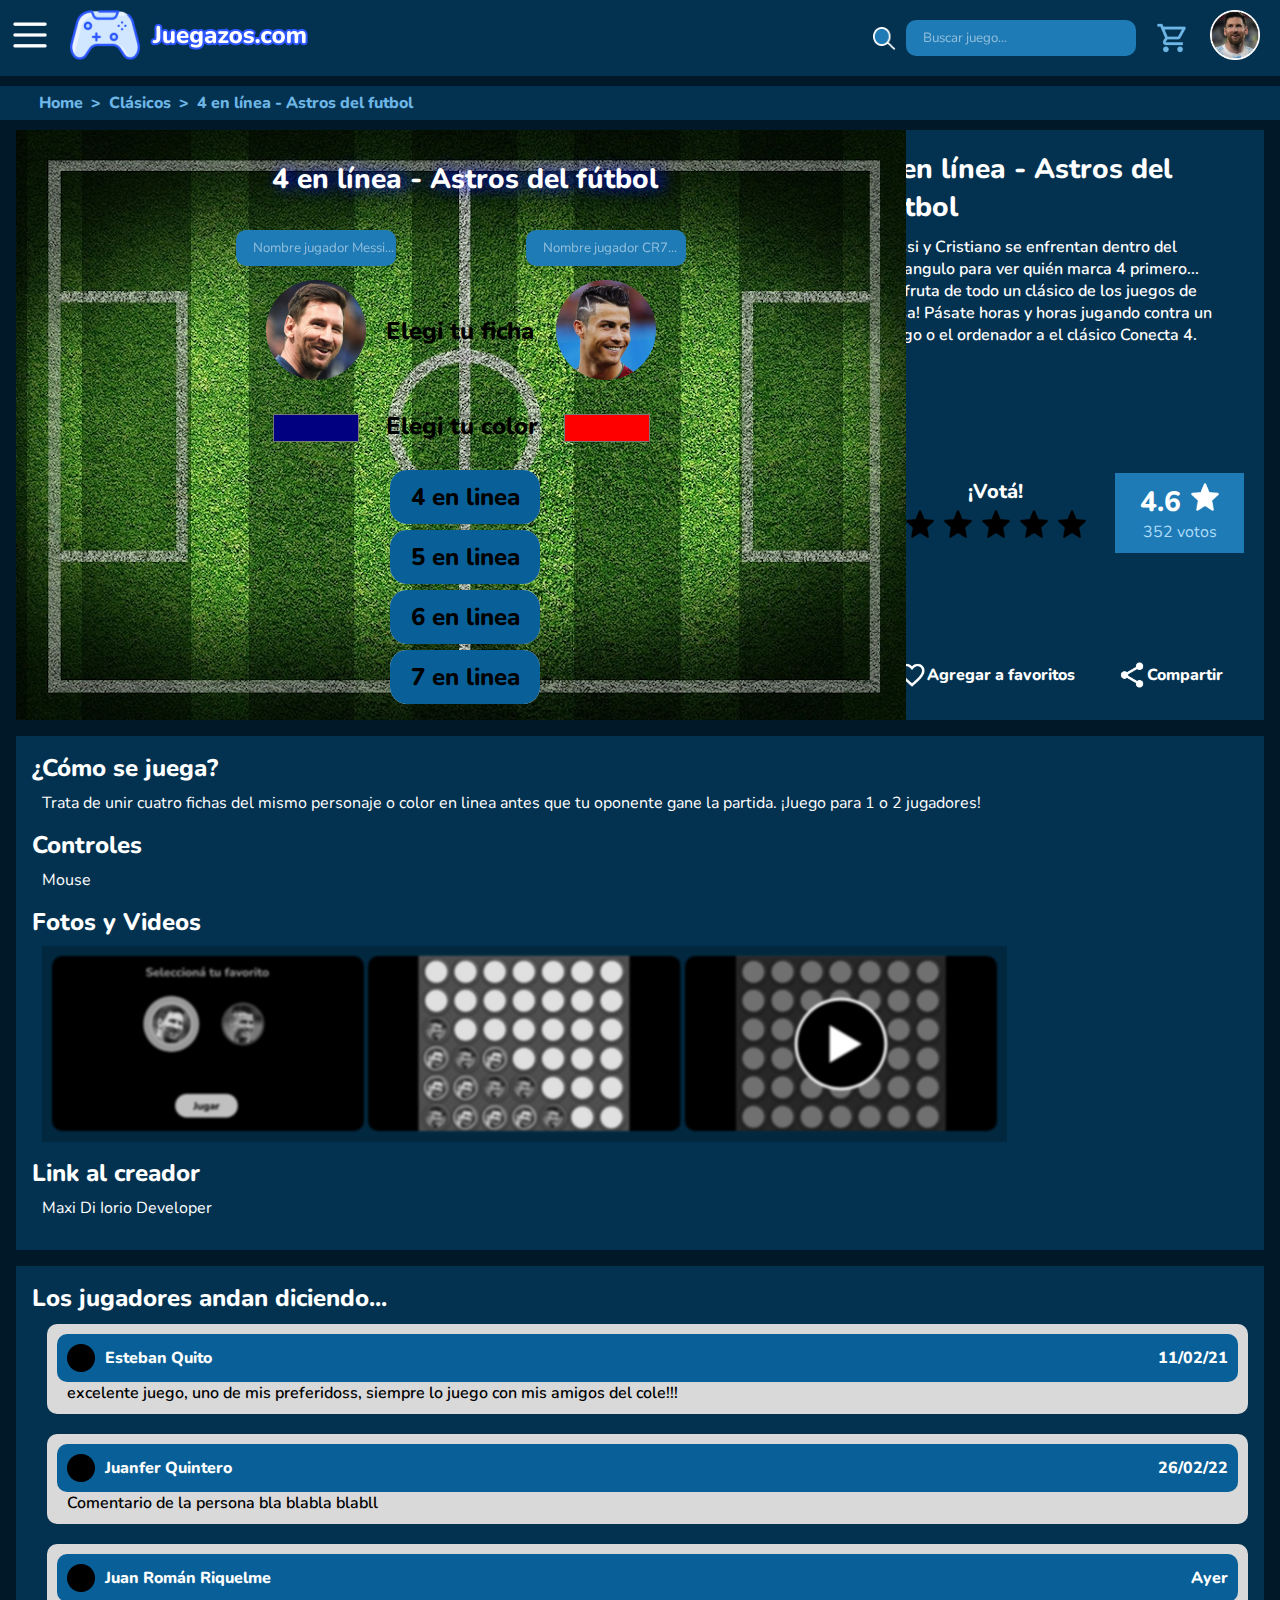
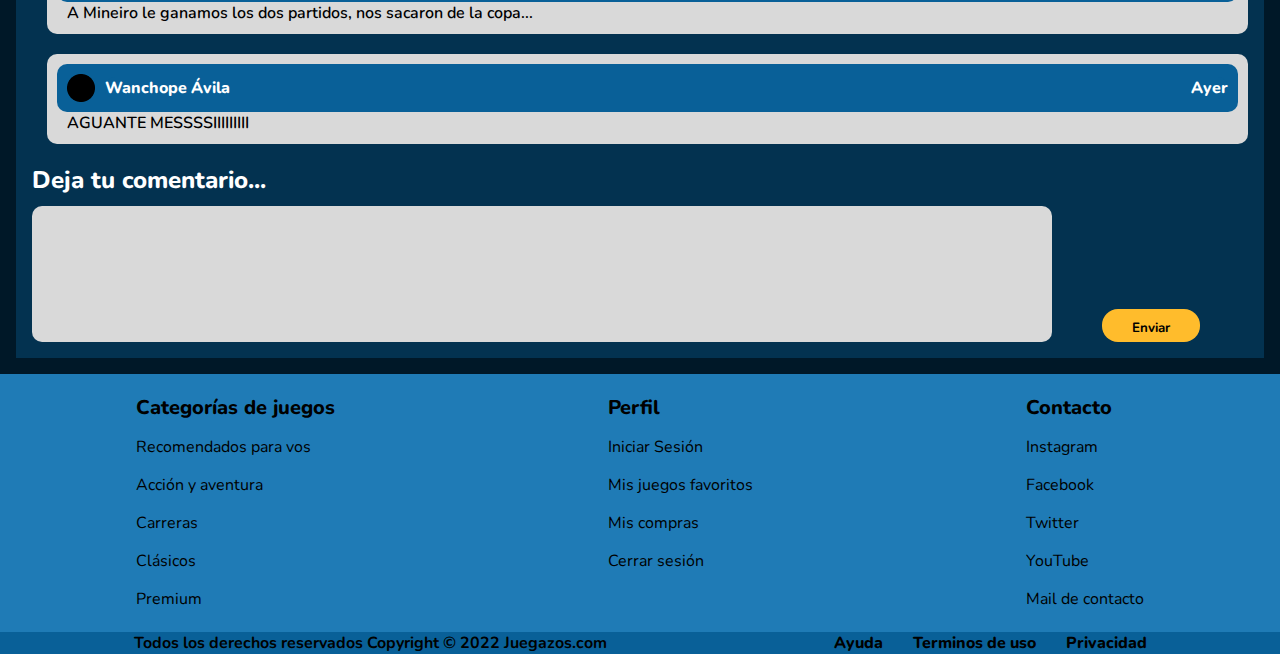
==== 4enlinea.html @ ac718e60 "Se modifico la clase Juego" ====
<!DOCTYPE html>
<html lang="en">

<head>
    <meta charset="UTF-8">
    <meta http-equiv="X-UA-Compatible" content="IE=edge">
    <meta name="viewport" content="width=device-width, initial-scale=1.0">
    <link rel="stylesheet" href="css/style.css">
    <link rel="stylesheet" href="css/gameStyle.css">
    <title>4 en linea - Astros del futbol</title>
</head>

<body class="backgoundColorPrimary">
    <header>
        <div class="divHeader1">
            <div class="menuHamburguesa">
                <img class="mainmenubtn" src="images/icons/menuHamburguesa.png" alt="Menu Hamburguesa">
                <div class="menuHamburguesa-child hide">
                    <a href="index.html#recomendados">Recomendados</a>
                    <a href="index.html#premium">Premium</a>
                    <a href="index.html#carreras">Carreras</a>
                    <a href="index.html#clasicos">Clasicos</a>
                    <a href="index.html#accion">Accion y aventura</a>
                    <a href="">2 jugadores</a>
                </div>
            </div>
            <a href="index.html"><img src="images/icons/logo.png" alt="logo de Juegazos" class="logo"></a>
        </div>
        <div class="divHeader2">
            <div class="buscador">
                <img src="images/icons/lupa.png" alt="lupa">
                <form action="GET"><input type="text" placeholder="Buscar juego..."></form>
            </div>
            <img src="images/icons/carrito.png" alt="Carrito de compras">
            <div class="menuPerfil">
                <img class="imagenPerfil" src="images/icons/imagenperfil.png" alt="Imagen perfil">
                <div class="menuPerfil-child hide">
                    <a>Ver Perfil</a>
                    <a>Mis favoritos</a>
                    <a>Mis compras</a>
                    <a>Cerrar Sesion</a>
                    <img class="imageRedes" src="images/icons/redesSociales.png" alt="">
                </div>
            </div>
        </div>
    </header>
    <div class="breadcrum smallBoldText">
        <a class="smallBoldText" href="index.html">Home</a>&nbsp&nbsp>&nbsp&nbspClásicos&nbsp&nbsp>&nbsp&nbsp4 en línea
        - Astros del futbol
    </div>
    <article>
        <section class="section-box">
            <div class="canvas-container">
                <canvas id="gameCanvas" width="890" height="590"></canvas>
                <!-- <button id="buttonReiniciar" ><h2>REINICIAR</h2></button>
                <button id="buttonMenuPrincipal"><h2>Menu Principal</h2></button> -->
                <h1 id="titulo">4 en línea - Astros del fútbol</h1>
                <input id="nombreJugador1" type="text" placeholder="Nombre jugador Messi...">
                <input id="nombreJugador2" type="text" placeholder="Nombre jugador CR7...">
                <h2 id="elegirFicha">Elegi tu ficha</h2>
                <img id="messi" src="images/4enLinea/fichaMessi.png" alt="" id="ficha">
                <img id="ronaldo" src="images/4enLinea/fichaRonaldo.png" alt="" id="ficha">
                <h2 id="elegirColor">Elegi tu color</h2>
                <input id="colorMessi" type="color" value="#000080">
                <input id="colorRonaldo" type="color" value="#ff0000">
                <button id="button4"><h2>4 en linea</h2></button>
                <button id="button5"><h2>5 en linea</h2></button>
                <button id="button6"><h2>6 en linea</h2></button>
                <button id="button7"><h2>7 en linea</h2></button>
                <h1 id="timer"></h1>
            </div>
            <div class="game-description flex-column">
                <div>
                    <h1 class="title">4 en línea - Astros del fútbol</h1>
                    <p class="normalText">Messi y Cristiano se enfrentan dentro del rectangulo para ver quién marca 4
                        primero... ¡Disfruta de todo un clásico de los juegos de mesa! Pásate horas y horas jugando
                        contra un amigo o el ordenador a el clásico Conecta 4.</p>
                </div>
                <div class="raitingSection">
                    <div class="raitingButtons">
                        <h3>¡Votá!</h3>
                        <div>
                            <img src="images/icons/icons8-estrella-96.png">
                            <img src="images/icons/icons8-estrella-96.png">
                            <img src="images/icons/icons8-estrella-96.png">
                            <img src="images/icons/icons8-estrella-96.png">
                            <img src="images/icons/icons8-estrella-96.png">
                        </div>
                    </div>
                    <div class="actualRaiting">
                        <div class="flex">
                            <h1>4.6</h1>
                            <img src="images/icons/icons8-estrella-96white.png">
                        </div>
                        <p>352 votos</p>
                    </div>
                </div>
                <div class="descriptionButtons">
                    <a class="iconButton">
                        <img src="images/icons/icons8-favorite-96.png" alt="icono agregar a favoritos">
                        <p class="normalBoldText">Agregar a favoritos</p>
                    </a>
                    <a class="iconButton">
                        <img src="images/icons/icons8-share-96.png" alt="icono compartir">
                        <p class="normalBoldText">Compartir</p>
                    </a>
                </div>
            </div>
        </section>
        <section class="gameInfo section-box flex-column">
            <section>
                <h2>¿Cómo se juega?</h2>
                <p>Trata de unir cuatro fichas del mismo personaje o color en linea antes que tu oponente gane la
                    partida. ¡Juego para 1 o 2 jugadores!</p>
            </section>
            <section>
                <h2>Controles</h2>
                <p>Mouse</p>
            </section>
            <section>
                <h2>Fotos y Videos</h2>
                <ul class="gameMedia">
                    <li>
                        <img src="images/4enLinea/mini1.png" alt="foto 1 de 4 enlinea">
                        <img src="images/4enLinea/min2.png" alt="foto 1 de 4 enlinea">
                        <img src="images/4enLinea/vidmini.png" alt="video de 4 enlinea">
                    </li>
                </ul>
            </section>
            <section>
                <h2>Link al creador</h2>
                <a>Maxi Di Iorio Developer</a>
            </section>
        </section>
        <section class="seccionComentarios section-box flex-column">
            <h2>Los jugadores andan diciendo...</h2>
            <ul class="listaComentarios">
                <li>
                    <div class="infoComentario">
                        <img src="images/Ellipse 42.png" alt="foto de perfil">
                        <div>
                            <p class="normalBoldText">Esteban Quito</p>
                            <p class="normalBoldText">11/02/21</p>
                        </div>
                    </div>
                    <p class="mensaje normalText">excelente juego, uno de mis preferidoss, siempre lo juego con mis
                        amigos del cole!!!</p>
                </li>
                <li>
                    <div class="infoComentario">
                        <img src="images/Ellipse 42.png" alt="foto de perfil">
                        <div>
                            <p class="normalBoldText">Juanfer Quintero</p>
                            <p class="normalBoldText">26/02/22</p>
                        </div>
                    </div>
                    <p class="mensaje normalText">Comentario de la persona bla blabla blabll </p>
                </li>
                <li>
                    <div class="infoComentario">
                        <img src="images/Ellipse 42.png" alt="foto de perfil">
                        <div>
                            <p class="normalBoldText">Juan Román Riquelme</p>
                            <p class="normalBoldText">Ayer</p>
                        </div>
                    </div>
                    <p class="mensaje normalText">A Mineiro le ganamos los dos partidos, nos sacaron de la copa...</p>
                </li>
                <li>
                    <div class="infoComentario">
                        <img src="images/Ellipse 42.png" alt="foto de perfil">
                        <div>
                            <p class="normalBoldText">Wanchope Ávila</p>
                            <p class="normalBoldText">Ayer</p>
                        </div>
                    </div>
                    <p class="mensaje normalText">AGUANTE MESSSSIIIIIIIII</p>
                </li>
            </ul>
            <div>
                <h2>Deja tu comentario...</h2>
                <div class="formComentario">
                    <textarea class="text"></textarea>
                    <button class="button">Enviar</button>
                </div>
            </div>
        </section>
        </artcile>

        <footer>
            <div class="div-footer1">
                <section class="colum">
                    <h3>Categorías de juegos</h3>
                    <ul>
                        <li><a href="index.html#recomendados">Recomendados para vos</a></li>
                        <li><a href="index.html#accion">Acción y aventura</a></li>
                        <li><a href="index.html#carreras">Carreras</a></li>
                        <li><a href="index.html#clasicos">Clásicos</a></li>
                        <li><a href="index.html#premium">Premium</a></li>
                    </ul>
                </section>
                <section class="colum">
                    <h3>Perfil</h3>
                    <ul>
                        <li><a>Iniciar Sesión</a></li>
                        <li><a>Mis juegos favoritos</a></li>
                        <li><a>Mis compras</a></li>
                        <li><a>Cerrar sesión</a></li>
                    </ul>
                </section>
                <section class="colum">
                    <h3>Contacto</h3>
                    <ul>
                        <li><a>Instagram</a></li>
                        <li><a>Facebook</a></li>
                        <li><a>Twitter</a></li>
                        <li><a>YouTube</a></li>
                        <li><a>Mail de contacto</a></li>
                    </ul>
                </section>
            </div>
            <section class="div-footer2">
                <p class="item1">Todos los derechos reservados Copyright © 2022 Juegazos.com</p>
                <ul class="item2">
                    <li><a class="normalBoldText">Ayuda</a></li>
                    <li><a class="normalBoldText">Terminos de uso</a></li>
                    <li><a class="normalBoldText">Privacidad</a></li>
                </ul>
            </section>
        </footer>
        </div>
    </footer>
    <script type="text/javascript" src="js/burguerMenu.js"></script>
    <script type="text/javascript" src="js/menuPerfil.js"></script>
    <script type="text/javascript" src="js/lib/MatrizLogica.js"></script>
    <script type="text/javascript" src="js/lib/Jugador.js"></script>
    <script type="text/javascript" src="js/lib/Tablero.js"></script>
    <script type="text/javascript" src="js/lib/Ficha.js"></script>
    <script type="text/javascript" src="js/lib/DropPoint.js"></script>
    <script type="text/javascript" src="js/lib/Partida.js"></script>
    <script type="text/javascript" src="js/lib/Juego.js"></script>
    <script type="text/javascript" src="js/4enLineaNuevo.js"></script>
</body>

</html>
---- css/style.css ----
@font-face { font-family: nunito-regular;
	src: url('../fonts/Nunito-VariableFont_wght.ttf'); }

*{
	margin: 0;
	padding: 0;
	list-style: none;
	text-decoration: none;
	border: none;
	outline: none;
	font-family: nunito-regular;
    color: white;
}
:root{
    --primario: #096098;
    --primarioSombra1: #064873;
    --primarioSombra2: #033250;
    --primarioSombra3: #001828;
    --primarioLuz1: #1F7BB6;
    --primarioLuz2: #6DB6E6;
    --primarioLuz3: #ADDCFA;
    --secundario: #7B28B3;
    --secundarioSombra1: #5C0995;
    --secundarioSombra2: #410569;
    --secundarioSombra3: #1F0133;
    --secundarioLuz1: #8A41BB;
    --secundarioLuz2: #9B57C9;
    --secundarioLuz3: #E0C2F5;
    --acento: #FFBC2C;
    --acentoSombra1: #FFAE00;
    --acentoSombra2: #C18400;
    --acentoSombra3: #674700;
    --acentoLuz1: #FFC341;
    --acentoLuz2: #FFD986;
    --acentoLuz3: #FFE6B0;
    --logo: #2E58FF;
    --textLink: #8AB3FD;
    
}


.backgoundColorPrimary{
    background-color: var(--primarioSombra3);
}


h1, h2, h3, .normalBoldText, .smallBoldText{
    font-weight: 800;
}

p, h1, .normalBoldText{
    color: white;
}

h1{
    font-size: 28px;
}
h2{
    font-size: 24px;
}
h3{
    font-size: 20px;
}
.normalText, .normalBoldText{
    font-size: 16px;
}
.normalText{
    font-weight: 600;
}
a:hover{
    text-decoration: underline;
}
.logo{
    width: 250px;
}
.divBody{
    background-color: var(--primarioSombra3);
}
.flex{
    display: flex;
}
.flex-column{
    display: flex;
    flex-direction: column;
}

header, .breadcrum, .section-box{
    background-color: var(--primarioSombra2);
}



/*HEADER*/

header{
    width: 100%;
    display: flex;
    justify-content: space-between;
    align-items: center;
    background-color: var(--primarioSombra2);
}

.mainmenubtn {
    color: white;
    border: none;
    cursor: pointer;
}

.menuHamburguesa-child {
    display: flex;
    flex-direction: column;
    position: absolute;
    top: 70px; left: 0px;
    align-items: center;
    background-color: var(--primarioSombra1);
    min-width: 200px;
    width: 300px;
    height: 375px;
}

.menuHamburguesa-child a {
    text-align: center;
    width: 85%;
    background-color: var(--primarioLuz2);
    margin: 5px;
    color: black;
    padding: 15px;
    text-decoration: none;
    display: block;
}
.menuHamburguesa-child > a:hover{
    filter: brightness(1.20);
}
/*----PERFIL----*/
.imagenPerfil{
    cursor: pointer;
}
.imageRedes{
    width: 285px;
    margin-top: 10px;
    margin-bottom: 5px;
}

.menuPerfil-child {
    display: flex;
    flex-direction: column;
    position: absolute;
    top: 70px;
    right: 0;
    align-items: center;
    background-color: var(--primarioSombra1);
    width: 300px;
    height: 315px;
}

.menuPerfil-child a {
    text-align: center;
    width: 85%;
    background-color: var(--primarioLuz2);
    margin: 5px;
    color: black;
    padding: 15px;
    text-decoration: none;
    display: block;
}
.menuPerfil-child > a:hover{
    filter: brightness(1.20);
}

.divHeader1{
    margin-left: 10px;
    display: flex;
    align-items: center;
    column-gap: 20px;
}

.divHeader2{
    width: 482px;
    display: flex;
    justify-content: flex-end;
    align-items: center;
    color: var(--primarioLuz2);
}
.divHeader2 > div, .divHeader2 > img{
    padding-right: 20px;
}
.imagenPerfil{
    width: 50px;
}

.buscador > img{
    width: 23px;
    height: 23px;
}
.buscador{
    display: flex;
    align-items: center;
}
.buscador form{
    margin-left: 10px;
}
input{
    width: 220px;
    height: 36px;
    background-color: var(--primarioLuz1);
    border-radius: 10px;
    padding-left: 10px;
}
input::placeholder{
    size: 16px;
    font: bold;
    color: #ffffff;
    opacity: 0.5;
    padding: 7px;
}
input:focus::placeholder{
    color: transparent;
}

header > img {
    margin-left: 17px;
}

/*SECTION LANZAMIENTO*/
.lanzamiento{
    margin: 0px 17px 17px 17px;
}
.lanzamiento h1{
    padding: 7px 0px 7px 0px;
    color: var(--acentoSombra1);
}

.lanzamiento div{
    display: flex;
}
.lanzamiento img{
    background-color: var(--primarioSombra2);
    border-radius: 20px 0px 0px 20px;
}

.contenidoLanzamiento{
    background-color: var(--primarioSombra2);
    display: flex;
    flex-direction: column;
    justify-content: center;
    align-items: center;
    row-gap: 30px;
    border-radius: 0px 20px 20px 0px;
}
.contenidoLanzamiento h3{
    padding-left: 50px;
    padding-right: 50px;
}

.button{
    height: fit-content;
    color: black;
    font-weight: bolder;
    background-color: var(--acento);
    border-radius: 16px;
    padding: 5px 25px 5px 25px;
}
button:hover{
    background-color: var(--acentoLuz3);
    cursor: pointer;
}
button:active{
    background-color: var(--acentoSombra3);
}
a:hover{
    cursor: pointer;
}

.btn-masinfo{
    padding: 0px;
    width: 168px;
    height: 54px;
    border-radius: 17px;
    margin-bottom: 20px;
    border-color: var(--acento);
    box-shadow: 0 0 40px 40px var(--acento) inset, 0 0 0 0 var(--acento);
    -webkit-transition: all 150ms ease-in-out;
    transition: all 150ms ease-in-out;
}
.btn-masinfo:hover {
    box-shadow: 0 0 10px 0 var(--acentoLuz1) inset, 0 0 10px 4px var(--acentoLuz1);
  }

button h2{
    color: black;
}

/*RECOMENDADOS*/
.category h1{
    padding-left: 38px;
    background: linear-gradient(90deg, rgba(3,50,80,1) 35%, rgba(0,24,40,1) 50%);
}
.category, .lanzamiento{
    margin-bottom: 30px;
}
.recomendados h1{
    color: black;
    background: linear-gradient(90deg, var(--primarioLuz2) 35%, rgb(0,24,40,1) 50%);
}
/*CARRUSELES*/
.carrusel{
    display: flex;
}

.carrusel div, .slides-container{
    padding: 12px 18px 12px 18px;
}

.section-box{
    display: flex;
    margin: 0px 16px 16px 16px;
}

#game-window{
    display: flex;
}

.game-description{
    justify-content: space-between;
    margin: 20px;
    width: 390px;
}

.game-description .title{
    margin-bottom: 10px;
}
.actualRaiting{
    display: flex;
    flex-direction: column;
    align-items: center;
    justify-content: center;
    width:35%;
    height: 80px;
    background-color: var(--primarioLuz1);
}
.actualRaiting p{
    color: var(--primarioLuz3)
}
.actualRaiting img{
    margin-left: 10px;
}



.raitingSection, .raitingButtons div{
    display: flex;
    width: 100%;
}
.raitingSection{
    margin-top: 20px;
}
.raitingSection img, .actualRaiting img{
    width: 28px;
    height: 28px;
}

.raitingButtons{
    display: flex;
    width:65%;
    flex-direction: column;
    align-items: center;
    margin-top: 5px;
}
.raitingButtons div{
    justify-content: center;
}
.raitingButtons img{
    margin: 5px;
}
.raitingButtons img:hover{
    margin: 5px;
}

.iconButton{
    display: flex;
    align-items: center;
    background-color: var(--primarioSombra2);
}
.iconButton img{
    width: 30px;
    height: 30px;
}
a.iconButton:hover{
    text-decoration: none;
}

.game-description .descriptionButtons{
    display: flex;
    width: 100%;
    justify-content: space-around;
    margin-bottom: 10px;
}

/*FOOTER*/
footer{
    color: black;
    background-color: var(--primarioLuz1);
    width: 100%;
    height: 280px;
    display: flex;
    flex-direction: column;
    justify-content: space-between;
}

footer .div-footer1{
    color: black;
    margin-top: 20px;
    display: flex;
    justify-content: space-around;
}

footer .normalBoldText{
    color: black;
}

.div-footer1 section{
    display: flex;
    flex-direction: column;
    row-gap: 15px;
}

.div-footer1 section ul{
    display: flex;
    flex-direction: column;
    row-gap: 16px;
}

.div-footer2{
    display: flex;
    justify-content: space-around;
    background-color: var(--primario);
    padding-left: 20px;
    padding-right: 20px;
}
.item1, .item2{
    padding-left: 15px;
    padding-right: 15px;
}
.item1{
    font-weight: bold;
    color: black;
}
.item2{
    display: flex;
    column-gap: 30px;
    color: black;
}
footer a, footer h3{
    color: black;
}

/*--------PAGINA DB------------*/

.textShadow{
    text-shadow: 2px 5px 10px black ;
}
.textShadow > h1{
    text-shadow: 5px 5px 5px black ;
    text-shadow: rgb(255, 0, 0) 5px 0 15px;
    margin-left: 10px;
}
.nebulosaFondo{
    background-image: url("../images/DragonBall/Nebulosa.png");
    background-repeat: no-repeat;
    background-attachment: fixed;
    background-size: auto 900px;
    display: flex;
    flex-direction: column;
    justify-content: center;
    align-items: center;
    font-weight: 900;
    text-shadow: black 2px 0 10px;
}
.btnReservar{
    background-color: var(--acento);
    border-radius: 17px;
    width: 168px;
    height: 54px;
    margin-bottom: 20px;
    position: relative;
    z-index: 1;
    overflow: hidden;
    display: inline-block;
}

.btnReservar {
    border-color: var(--acento);
    background-image: -webkit-linear-gradient(45deg, var(--acentoLuz2) 50%, transparent 50%);
    background-image: linear-gradient(45deg, var(--acentoLuz2) 50%, transparent 50%);
    background-position: 100%;
    background-size: 400%;
    -webkit-transition: background 300ms ease-in-out;
    transition: background 300ms ease-in-out;
}
.btnReservar:active{
    box-shadow: 0 0 10px 0 var(--acentoLuz1) inset, 0 0 10px 4px var(--acentoLuz1);
}


.logoJuego{
    margin-top: 20px;
}
.temporizador{
    display: flex;
    justify-content: center;
    align-items: center;
    column-gap: 45px;
    margin-top: 5px;
    margin-bottom: 5px;
}
.itemsTemporizador{
    display: flex;
    flex-direction: column;
    justify-content: center;
    align-items: center;
    
}
.itemsTemporizador > p{
    font-size: 64px; 
    text-shadow: 5px 5px 5px black;
}
.disponible h3, .itemsTemporizador > h1, .nebulosaFondo > h1{ 
    text-shadow: 5px 5px 5px black;
}

.numeros{
    font-size: 48px;
    padding: 0px 47px 0px 0px;
}
.imagenes{
    display: flex;
    justify-content: center;
    align-items: center;
}
.disponible{
    display: flex;
    justify-content: center;
    align-items: center;
    column-gap: 15px;
    padding-bottom: 20px;
}

.gallery-rotate {
    padding: 20px 0 20px 0;
    left: 0;
    right: 0;
    margin: auto;
    width: 80%;
    height: 250px;
    transform-style: preserve-3d;
    animation: roter 30s linear infinite;
}
.gallery-rotate:hover {
animation-play-state: paused;
}
@keyframes roter {
from {
    transform: rotateY(0deg);
}
to {
    transform: rotateY(360deg);
}
}
.items {
position: absolute;
width: 400px;
height: 250px;
border: 2px solid #333;
}
.items:hover img {
transform: scale(1.3);
box-shadow: 0px 0px 20px rgba(255,255,255,0.8);
}
.items img {
height: 100%;
width: 100%;
transition: all 3s ease;
}

.items:first-child {
transform: rotateY(calc(40deg * 1)) translateZ(600px);
}
.items:nth-child(2) {
transform: rotateY(calc(40deg * 2)) translateZ(600px);
}
.items:nth-child(3) {
transform: rotateY(calc(40deg * 3)) translateZ(600px);
}
.items:nth-child(4) {
transform: rotateY(calc(40deg * 4)) translateZ(600px);
}
.items:nth-child(5) {
transform: rotateY(calc(40deg * 5)) translateZ(600px);
}
.items:nth-child(6) {
transform: rotateY(calc(40deg * 6)) translateZ(600px);
}
.items:nth-child(7) {
transform: rotateY(calc(40deg * 7)) translateZ(600px);
}
.items:nth-child(8) {
transform: rotateY(calc(40deg * 8)) translateZ(600px);
}
.items:nth-child(9) {
transform: rotateY(calc(40deg * 9)) translateZ(600px);
}

.gallery-rotate{
    display: flex;
    justify-content: center;
}

.gallery-rotate{
    margin-bottom: 10px;
}

.descripcion{
    display: flex;
    flex-direction: column;
    justify-content: center;
    align-items: center;
    margin: 0px 10px 30px 10px;
    row-gap: 15px;
}
.historia{
    display: flex;
    flex-direction: column;
    margin: 15px 10px 30px 10px;
    row-gap: 15px;
}



.features{
    margin: 20px 10px 20px 10px;
}
.features > div{
    display: flex;
    flex-direction: column;
    align-items: center;
}
.feature, .feature2{
    width: 1050px;
    height: 315;
    display: flex;
    justify-content: center;
    margin: 20px 10px 40px 10px;
}
.feature h1, .feature2 h1{
    text-shadow: rgb(0, 0, 255) 4px 1px 5px;
}
.feature:hover, .feature2:hover{
    -webkit-transform: scale(1.1);
    transform: scale(1.1);
    -webkit-box-shadow: 0px 0px 20px rgba(255,255,255,0.8);
    -moz-box-shadow: 0px 0px 20px rgba(255,255,255,0.8);
    box-shadow: 0px 0px 20px rgba(255,255,255,0.8);
}
/*.feature{
    border-style: outset;
}
.feature2{
    border-style: inset;
}*/

.divContenido{
    display: flex;
    flex-direction: column;
    align-items: center;
    margin: 20px;
    row-gap: 40px;
}

.imagenFondo{
    background-image: url("../images/DragonBall/imagenFondo.png");
    background-repeat: no-repeat;
    background-attachment: fixed;
    background-size: 1366px;
    height: 2500px;
}
.descripcion, .historia{
    max-width: 1280px;
}

.historia, .features, .personajes{
    margin-top: 50px;
    margin-bottom: 70px;
}

/* ---------GAMECARD--------- */
.gameCard, .payGameCard{
    display: flex;
    flex-direction: column;
    min-width: 280px;
    max-height: 240px;
    overflow: hidden;
}
.gameCard{
    background-color: var(--primarioLuz3);
}
li.gameCard, .payGameCard{
    margin-left: 9px;
    margin-right: 9px;
    border-radius: 16px;
}
li.gameCard:hover{
    filter:brightness(1.4);
}
.gameCard img{
    border-radius: 16px;
    box-shadow: 0px 4px 4px 0px rgba(0, 0, 0, 0.25);
}
.gameCard h3{
    display: block;
    color: black;
    width: 244px;
    margin-left: 17px;
    text-overflow: ellipsis;
    overflow: hidden;
    display: inline-block;
    white-space:nowrap;
    margin-top: 3px;
}
.payGameCard .payInfo{
    display: flex;
    justify-content: space-between;
    align-items: center;
    width: 253px;
    height: 44px;
    background-color: white;
    border-radius: 0px 0px 16px 16px;
    padding-left: 17px;
    padding-right: 17px;
}
.payGameCard .gameCard img{
    border-radius: 16px 16px 0px 0px;
}
.payGameCard .price{
    color:#4C4C4C;
}
 /* -----CARRUSEL PERSONAJES -------*/

.personaje{
    -webkit-transition: all 0.7s ease;
    transition: all 0.7s ease;
}
/* .personaje img:hover{
    -webkit-transform: rotateY(180deg);
    -webkit-transform-style: preserve-3d;
    transform: rotateY(180deg);
    transform-style: preserve-3d;
} */
.personaje:hover{
    -webkit-transform:scale(1.3);
    transform: scale(1.2);
    -webkit-box-shadow: 0px 0px 20px rgba(255,255,255,0.8);
    -moz-box-shadow: 0px 0px 20px rgba(255,255,255,0.8);
    box-shadow: 0px 0px 20px rgba(255,255,255,0.8);
    text-shadow: rgb(0, 0, 255) 4px 1px 5px;
}

.contenidoPersonaje > h1{
    align-self: center;
}
.personajes{
    display: flex;
    flex-direction: column;
    row-gap: 20px;
    margin: 20px 0px 10px 0px;
    height: 550px;
} 
.personajes > img{
    width: 200px;
    height: 420px;
}
.personaje{
    display: flex;
    column-gap: 50px;
    margin: 50px;
    width: 500px;
    padding: 20px;
}
.goku{
    margin-left: 110px;
}
.gohan{
    margin-left: 20px;
}
.beerus{
    margin-right: 20px;
}
.contenidoPersonaje{
    display: flex;
    flex-direction: column;
    justify-content: space-evenly;
    padding-right: 20px;
    width: 200px;
}

.slider-wrapper-personajes {
    position: relative;
    overflow: hidden;
}
.slides-container-personajes {
    height: 100%;
    display: flex;
    overflow: hidden;
    scroll-behavior: smooth;
    column-gap: 5px;
    color: black;
}

/* ---------CARRUSEL--------- */

.slider-wrapper {
    position: relative;
    overflow: hidden;
}


.slides-container {
    height: 100%;
    display: flex;
    overflow: hidden;
    scroll-behavior: smooth;
}


.slide-arrow {
    height: 100%;
    position: absolute;
    align-items: center;
    z-index: 1;
    display: flex;
    margin: auto;
    padding-left: 10px;
    padding-right: 10px;
    background-color: rgba(0, 0, 0, 0.276);
    border: none;
    cursor: pointer;
    transition: opacity 100ms;
}
.slide-arrow-prev {
    left: 0;
}
.slide-arrow-next {
    right: 0;
}
.breadcrum{
    display: flex;
    margin-top: 10px;
    margin-bottom: 10px;
    align-items: center;
    height: 34px;
    padding-left: 39px;
}

.breadcrum, .breadcrum a{
    color: var(--primarioLuz2);
}
.breadcrum a:hover{
    text-decoration: underline;
}
.gameInfo, .seccionComentarios{
    padding: 16px;
}
.gameInfo section{
    margin-bottom: 15px;
}
.gameInfo h2{
    margin-bottom: 8px;
}
.gameInfo section p, .gameInfo a{
    margin-left: 10px;
}
.gameMedia{
    margin-left: 10px;
    width: fit-content;
    padding: 10px 10px 5px 10px;
    background-color: rgba(0, 0, 0, 0.20);
}
.gameMedia img{
    filter: blur(1px) grayscale(100%);
    border-radius: 10px;
}
.gameMedia img:hover{
    animation: 0.5s ease-in example forwards;
    position: relative;
    z-index: 1;
}

@keyframes example {
    to {filter: blur(0px) grayscale(0%);
        transform: scale(1.4) rotateX(360deg);
        border-radius: 0px;
        box-shadow: 0px 0px 50px 20px black}
  }

.seccionComentarios h2{
    margin-bottom: 10px;
}
.listaComentarios{
    margin-left: 15px;
}
.listaComentarios li, .listaComentarios .infoComentario, .listaComentarios textarea{
    padding: 10px;
    border-radius: 10px;
}
.listaComentarios li, .seccionComentarios textarea{
    background-color: #D9D9D9;
}
.listaComentarios li{
    margin-bottom: 20px;
}
.listaComentarios li div{
    display: flex;
    align-items: center;
    background-color: var(--primario);
    border-radius: 10px;
}

.listaComentarios .mensaje{
    color: black;
    margin-left: 10px;
}
.infoComentario div{
    margin-left: 10px;
    width: 100%;
    display: flex;
    justify-content: space-between;
}
.seccionComentarios button{
    padding: 10px 30px 5px 30px;
    margin-left: 50px;
}
.formComentario{
    display:flex;
    align-items: flex-end;
}
.formComentario textarea{
    width: 1015px;
    height: 131px;
    resize: none;
    border-radius: 10px;
}
.hide {
    visibility: hidden;
}
.ultrablur {
    filter: blur(20px) brightness(20%);
}
.text{
    padding: 5px 0 0 5px;
    color: black;
}
.loadingScreen{
    width: 100%;
    height: 100%;
    position: absolute;
    z-index: 2;
}
.loading{
    display: flex;
    align-items: center;
    flex-direction: column;
    position: absolute;
    left: 50%;
    top: 50%;
    z-index: 2;
    transform: translate(-50%,-50%);
}

#myProgress {
    width: 200px;
    background-color: grey;
    overflow: hidden;
    border-radius: 100px;
  }

#myBar{
    width: 1%;
    height: 100%;
    background-color: var(--primarioLuz2);
    text-align: center;
    color: black;
}

.rotate {
    margin-bottom: 10px;
    animation: rotation 2s infinite linear;
    left: 50%;
  }

  @keyframes rotation {
  from {
    transform: rotate(0deg);
  }
  to {
    transform: rotate(359deg);
  }
}





@media only screen and (max-width: 600px){
    .lanzamiento div{
        display: flex;
        flex-direction: column;
    }
    .lanzamiento img{
        background-color: var(--primarioSombra2);
        border-radius: 20px 20px 0px 0px;
        max-height: 240px;
    }
    .contenidoLanzamiento{
        border-radius: 0px 0px 20px 20px;
    }
    .slide-arrow img{
        height: 60px;
    }
    .category h1{
        background: linear-gradient(90deg, rgba(3,50,80,1) 35%, rgba(0,24,40,1) 70%);
    }
    .recomendados h1{
        color: black;
        padding-left: 18px;
        background: linear-gradient(90deg, var(--primarioLuz2) 35%, rgb(0,24,40,1) 70%);
    }
    footer{
        height: auto;
        width: auto;
    }
    .div-footer1{
        display: flex;
        flex-wrap: wrap;
        height: auto;
        width: auto;
        margin: 20px;
    }
    footer .div-footer1 {
        justify-content: space-between;
    }

    .div-footer1 section{
        row-gap: 0px;
        margin: 10px;
    }

    .div-footer1 section ul{
        align-items: flex-start;
        row-gap: 12px;
        margin: 10px;
        margin-bottom: 20px;
    }
    .div-footer1 li{
        text-align: end;
    }
    .div-footer2{
        flex-direction: column;
        align-items: center;
    }
    .div-footer2 .item1, .div-footer2 .item2{
        margin: 10px 20px 0px 20px;
    }
    .div-footer2 .item2{
        margin-bottom: 10px;
    }
    .div-footer2 .item1{
        text-align: center;
    }
    .divHeader1{
        margin-left: 5px;
        column-gap: 10px;
        justify-content: space-between;
        
    }
    .divHeader2 > div, .divHeader2 > img{
        padding-right: 10px;
        padding-left: 10px;
    }
    .buscador > img{
        width: 20px;
        height: 20px;
    }
    input{
        width: 150px;
        height: 30px;
        border-radius: 8px;
    }
    input::placeholder{
        padding: 5px;
    }

    header{
        flex-direction: column;
        padding-bottom: 10px;
    }
    .divHeader1, .divHeader2{
        width: 90%;
    }
    .divHeader2{
        justify-content: space-around;
    }
    .divHeader1{
        justify-content: space-between;
    }
    .divHeader2 .carrito{
        margin-left: 10px;
    }
    input{
        width: 100%;
    }
    .buscador img{
        display: none;
    }
    .category h1{
        padding-left: 15px;
        background: linear-gradient(90deg, rgba(3,50,80,1) 35%, rgba(0,24,40,1) 95%);
    }
    .recomendados h1{
        width: 100%;
        background: linear-gradient(90deg, var(--primarioLuz2) 35%, rgb(0,24,40,1) 95%);
    }
    .menuPerfil-child {
        top: 140px;
    }
}
---- css/gameStyle.css ----
/* ---------- 4 EN LINEA --------- */
:root{
    --mouse-x: 0px;
    --mouse-y: 0px;
    --primario: #096098;
    --primarioSombra1: #064873;
    --primarioSombra2: #033250;
    --primarioSombra3: #001828;
    --primarioLuz1: #1F7BB6;
    --primarioLuz2: #6DB6E6;
}
.game{
    margin: 50px;
    display: flex;
    align-items: center;
}
#ficha{
    position: relative;
    /* left: var(--mouse-x);
    top: var(--mouse-y); */
    transform: translate(var(--mouse-x), var(--mouse-y));
    transition: 2s;
}
#tablero{
    /* z-index: 1; */
    position: absolute;
    left: 280px;
    top: 200px;
    width: 400px;
    height: 300px;
}
#gameDiv{
    width: 890px;
    height: 590px;
}
.ficha, .dropPoint{
    width: 50px;
    height: 50px;
}


.canvas-container{
    width: 890px;
    height: 590px;
    position: relative;
}
#titulo{
    display: block;
    position: absolute;
    left: 256px;
    top: 30px;
    text-shadow: 5px 5px 5px black ;
    text-shadow: rgb(0, 17, 255) 5px 0 15px;
}
#gameCanvas {
    position: absolute;
    background-image: url("../images/4enLinea/tableroCompleto.webp");
}

#button4, #button5, #button6, #button7, #buttonReiniciar, #buttonMenuPrincipal {
    left: 374px;
    color: black;
    display: block;
    position:absolute;
    padding: 0px;
    width: 150px;
    height: 54px;
    border-radius: 17px;
    margin-bottom: 20px;
    border-color: var(--primario);
    box-shadow: 0 0 40px 40px var(--primario) inset, 0 0 0 0 var(--primario);
    -webkit-transition: all 150ms ease-in-out;
    transition: all 150ms ease-in-out;
}
#button4{
    top: 340px;
}
#button5{
    top: 400px;
}
#button6{
    top: 460px;
}
#button7{
    top: 520px;
}

#button4:hover, #button5:hover, #button6:hover, #button7:hover, #buttonReiniciar:hover, #buttonMenuPrincipal:hover {
    background-color: var(--primarioLuz3);
    box-shadow: 0 0 10px 0 var(--primarioLuz1) inset, 0 0 10px 4px var(--primarioLuz1);
}   

#ronaldo, #messi{
    color: black;
    display: block;
    position: absolute;
    top: 150px;
}
#ronaldo:hover, #messi:hover{
    box-shadow: 0 0 10px 0 white inset, 0 0 10px 4px white;
}
#messi{
    left: 250px;
}
#ronaldo{
    left: 540px;
}
#elegirFicha{
    color: black;
    display: block;
    position: absolute;
    left: 370px;
    top: 185px;
}
#colorMessi, #colorRonaldo{
    position: absolute;
    top: 280px;
    width: 100px;
    background-color: transparent;
}
#colorMessi{
    left: 245px;
}
#colorRonaldo{
    left: 536px;
}
#elegirColor{
    color: black;
    position: absolute;
    left: 370px;
    top: 280px;
}

#nombreJugador1, #nombreJugador2{
    position: absolute;
    top: 100px;
    width: 150px;
}
#nombreJugador1{
    left: 220px;
}
#nombreJugador2{
    left: 510px;
}






#timer{
    position: absolute;
    background-color: rgba(0, 0, 0, 0.756);
    top: 140px;
    left: 30px;
    padding: 10px;
    border: 2px solid white;
    border-radius: 20px;
}
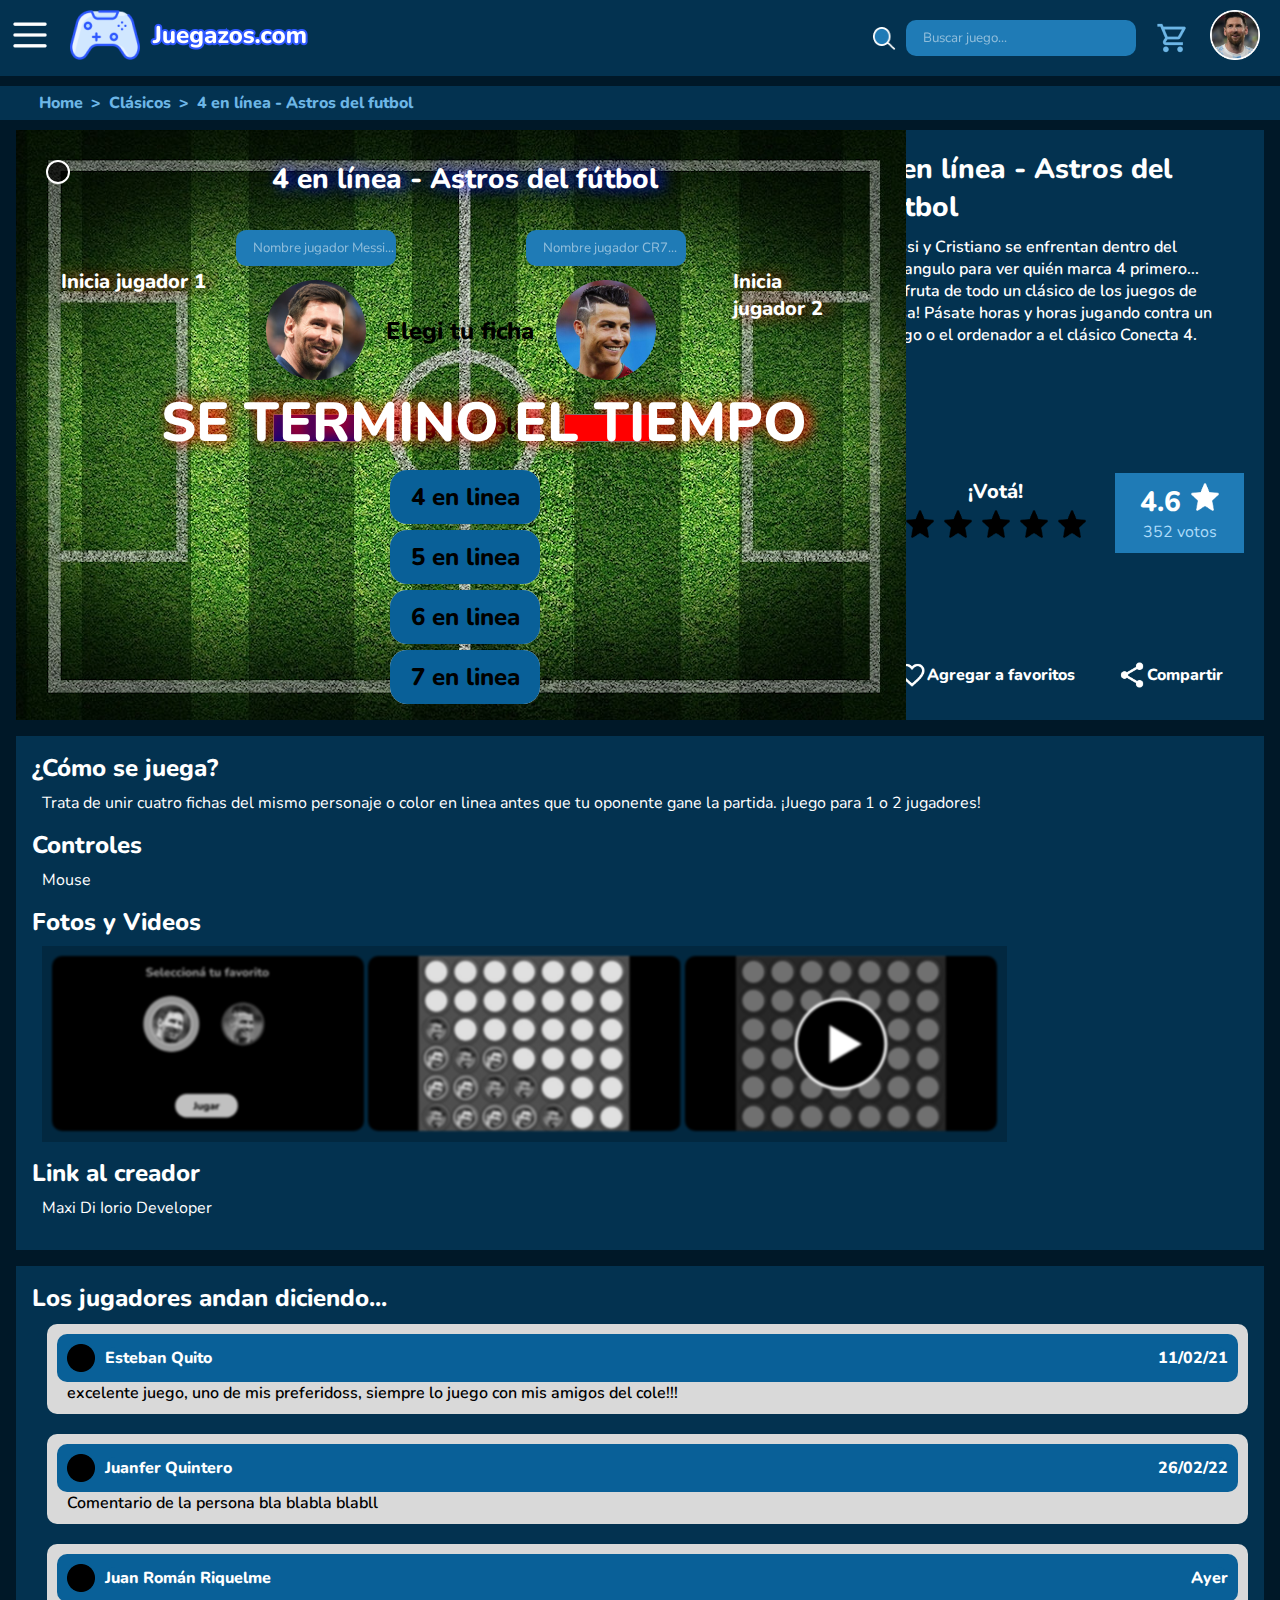
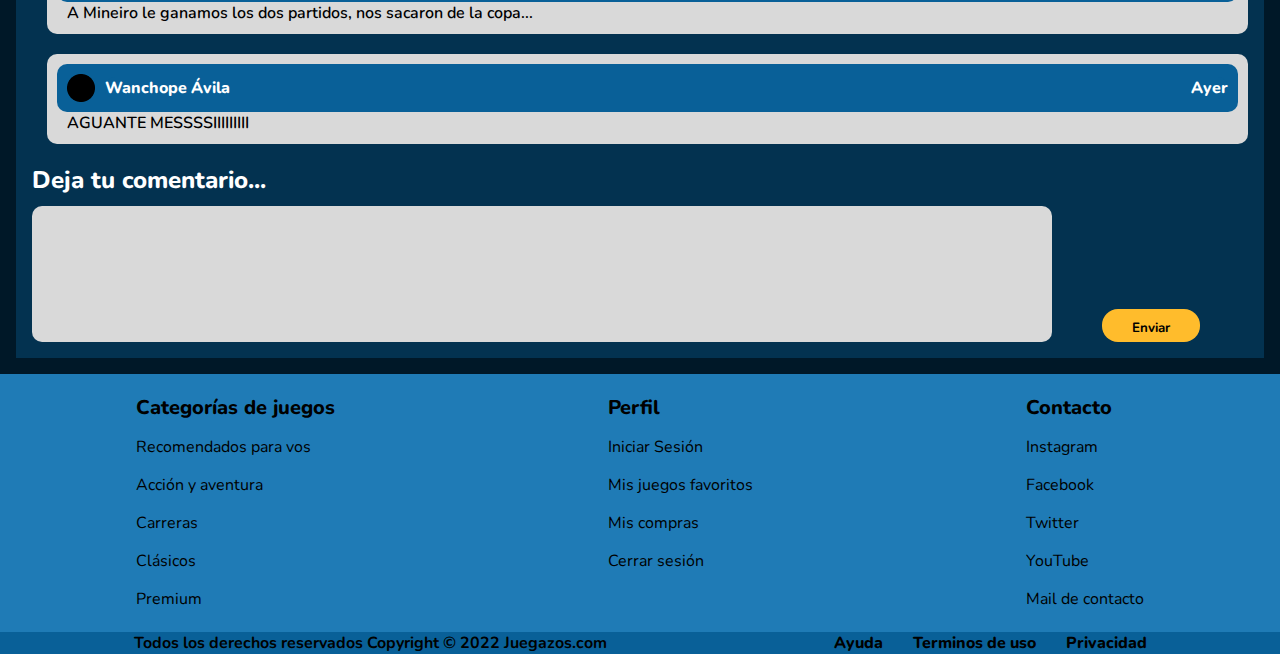
==== commit 79b14016: "commit" ====
--- a/4enlinea.html
+++ b/4enlinea.html
@@ -68,6 +68,10 @@
                 <button id="button6"><h2>6 en linea</h2></button>
                 <button id="button7"><h2>7 en linea</h2></button>
                 <h1 id="timer"></h1>
+                <h1 id="terminoTiempoReglamentario">SE TERMINO EL TIEMPO</h1>
+                <h1 id="iniciaJugador1">Inicia jugador 1</h1>
+                <h1 id="iniciaJugador2">Inicia jugador 2</h1>
+
             </div>
             <div class="game-description flex-column">
                 <div>
@@ -239,7 +243,7 @@
     <script type="text/javascript" src="js/lib/DropPoint.js"></script>
     <script type="text/javascript" src="js/lib/Partida.js"></script>
     <script type="text/javascript" src="js/lib/Juego.js"></script>
-    <script type="text/javascript" src="js/4enLineaNuevo.js"></script>
+    <script type="text/javascript" src="js/4enLinea.js"></script>
 </body>
 
 </html>--- a/css/gameStyle.css
+++ b/css/gameStyle.css
@@ -8,6 +8,14 @@
     --primarioSombra3: #001828;
     --primarioLuz1: #1F7BB6;
     --primarioLuz2: #6DB6E6;
+    --acento: #FFBC2C;
+    --acentoSombra1: #FFAE00;
+    --acentoSombra2: #C18400;
+    --acentoSombra3: #674700;
+    --acentoLuz1: #FFC341;
+    --acentoLuz2: #FFD986;
+    --colorJugador1: #000080;
+    --colorJugador2: #ff0000;
 }
 .game{
     margin: 50px;
@@ -144,14 +152,71 @@
 }
 
 
-
-
+#ganador1, #ganador2{
+    position: absolute;
+    font-size: 55px;
+    text-shadow: 5px 5px 5px black ;
+    top: 255px;
+}
+#ganador1{
+    left: 210px;
+    text-shadow: var(--colorJugador1) 5px 0 15px;
+}
+#ganador2{
+    left: 160px;
+    text-shadow: var(--colorJugador2) 5px 0 15px;
+}
+#reiniciar, #menu{
+    display: block;
+    position:absolute;
+    padding: 0px;
+    width: 150px;
+    height: 50px;
+    border-radius: 17px;
+    margin-bottom: 20px;
+    border-color: var(--acento);
+    box-shadow: 0 0 40px 40px var(--acento) inset, 0 0 0 0 var(--acento);
+    -webkit-transition: all 150ms ease-in-out;
+    transition: all 150ms ease-in-out;
+    top: 350px;
+}
+
+#reiniciar{
+    left: 464px;
+}
+#menu{
+    left: 280px;
+}
+
+#terminoTiempoReglamentario{
+    display: block;
+    position: absolute;
+    top: 255px;
+    left: 145px;
+    font-size: 55px;
+    text-shadow: 5px 5px 5px black ;
+    text-shadow: rgb(255, 0, 0) 5px 0 15px;
+}
+#iniciaJugador1, #iniciaJugador2{
+    display: block;
+    position: absolute;
+    top: 138px;
+    font-size: 20px;
+    text-shadow: 5px 5px 5px black ;
+    text-shadow: rgb(146, 17, 17) 5px 0 15px;
+}
+#iniciaJugador1{
+    left: 45px;
+}
+#iniciaJugador2{
+    left: 717px;
+}
 
 
 #timer{
     position: absolute;
     background-color: rgba(0, 0, 0, 0.756);
-    top: 140px;
+    top: 30px;
     left: 30px;
     padding: 10px;
     border: 2px solid white;
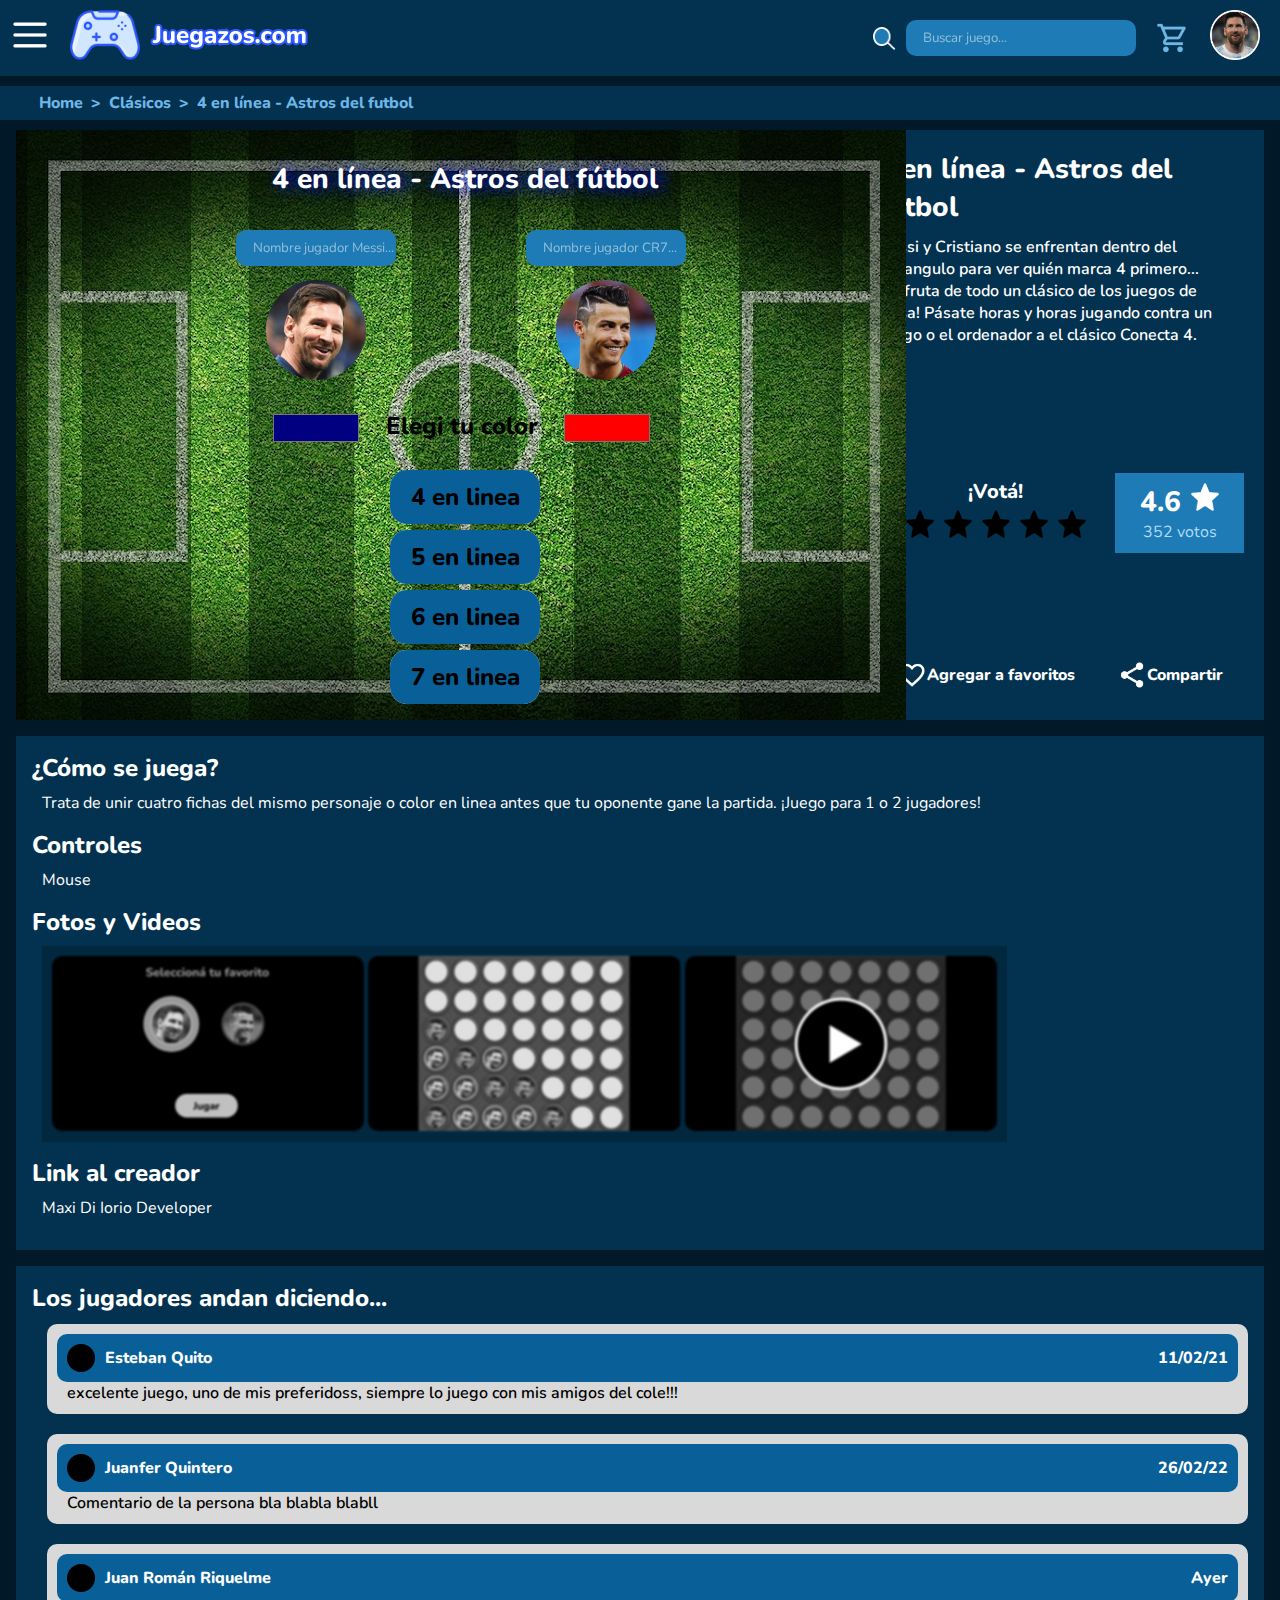
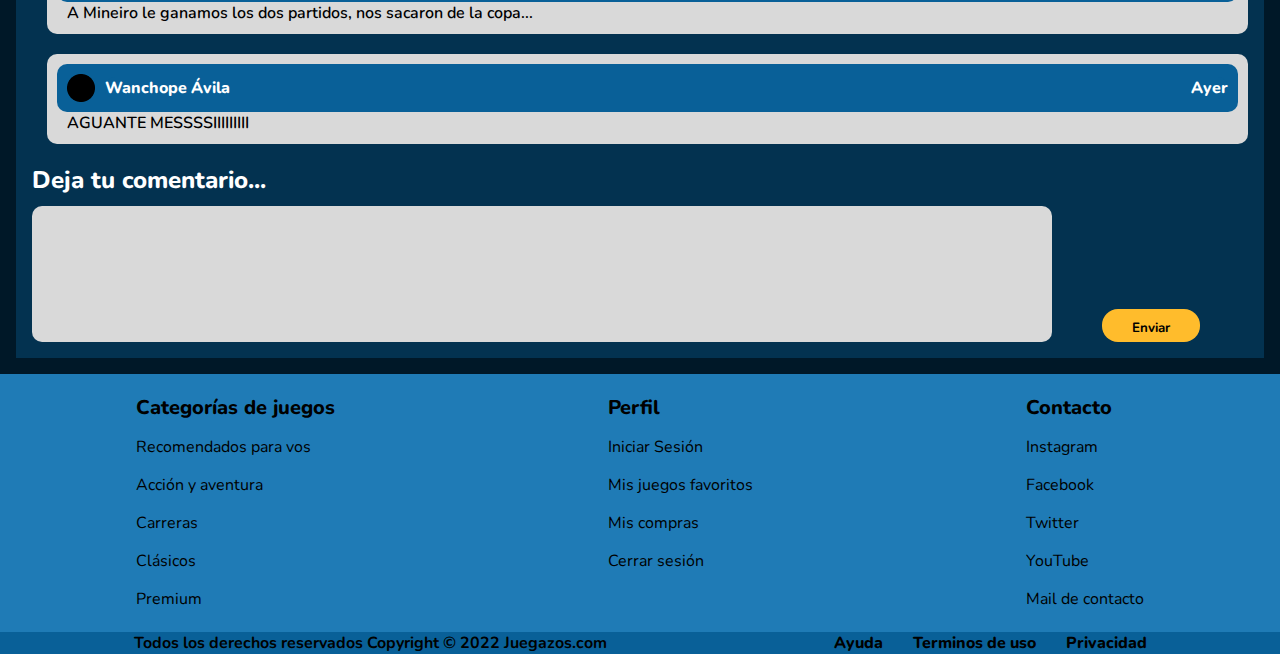
==== commit 200df70a: "Se elimino elegi tu ficha" ====
--- a/4enlinea.html
+++ b/4enlinea.html
@@ -57,7 +57,6 @@
                 <h1 id="titulo">4 en línea - Astros del fútbol</h1>
                 <input id="nombreJugador1" type="text" placeholder="Nombre jugador Messi...">
                 <input id="nombreJugador2" type="text" placeholder="Nombre jugador CR7...">
-                <h2 id="elegirFicha">Elegi tu ficha</h2>
                 <img id="messi" src="images/4enLinea/fichaMessi.png" alt="" id="ficha">
                 <img id="ronaldo" src="images/4enLinea/fichaRonaldo.png" alt="" id="ficha">
                 <h2 id="elegirColor">Elegi tu color</h2>
@@ -68,6 +67,10 @@
                 <button id="button6"><h2>6 en linea</h2></button>
                 <button id="button7"><h2>7 en linea</h2></button>
                 <h1 id="timer"></h1>
+                <h1 id="ganador1">GANADOR MESSI</h1>
+                <h1 id="ganador2">GANADOR RONALDO</h1>
+                <button id="reiniciar"><h2>Reiniciar</h2></button>
+                <button id="menu"><h2>Menu</h2></button>
                 <h1 id="terminoTiempoReglamentario">SE TERMINO EL TIEMPO</h1>
                 <h1 id="iniciaJugador1">Inicia jugador 1</h1>
                 <h1 id="iniciaJugador2">Inicia jugador 2</h1>
--- a/css/gameStyle.css
+++ b/css/gameStyle.css
@@ -104,9 +104,7 @@
     position: absolute;
     top: 150px;
 }
-#ronaldo:hover, #messi:hover{
-    box-shadow: 0 0 10px 0 white inset, 0 0 10px 4px white;
-}
+
 #messi{
     left: 250px;
 }
@@ -153,6 +151,7 @@
 
 
 #ganador1, #ganador2{
+    display: block;
     position: absolute;
     font-size: 55px;
     text-shadow: 5px 5px 5px black ;
